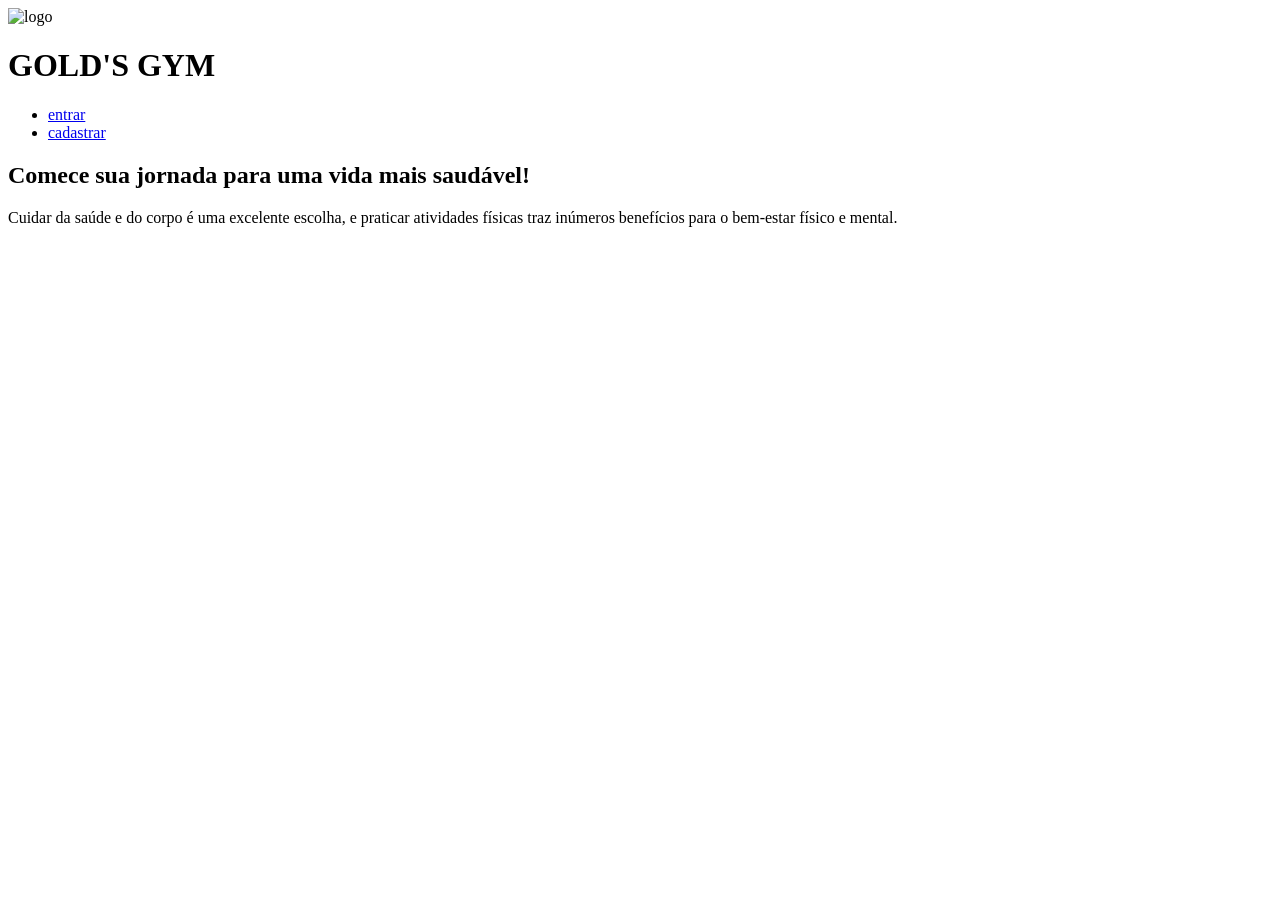
==== index.html @ 6c133001 "Add files via upload" ====
<!DOCTYPE html>
<html lang="pt-br">
<head>
    <meta charset="UTF-8">
    <meta name="viewport" content="width=device-width, initial-scale=1.0">
    <link rel="stylesheet" href="style.css">
    <title>GOLD'S GYM</title>
</head>
<body>
    <header>
        <img src="Img/gold logo.jpg" alt="logo">
        <h1>GOLD'S GYM</h1>
        <nav>
            <ul>
                <li><a href="#" id="btn-entrar">entrar</a></li>
                <li><a href="#" id="btn-cadastrar">cadastrar</a></li>
            </ul>
        </nav>
    </header>

    <main id="home">
        <section class="gym">
            <h2>Comece sua jornada para uma vida mais saudável!</h2>
            <p>Cuidar da saúde e do corpo é uma excelente escolha, e praticar atividades físicas traz inúmeros benefícios para o bem-estar físico e mental.</p>
        </section>
    </main>

    <!-- Chamada do arquivo JavaScript externo -->
    <script src="app.js"></script>
</body>
</html>
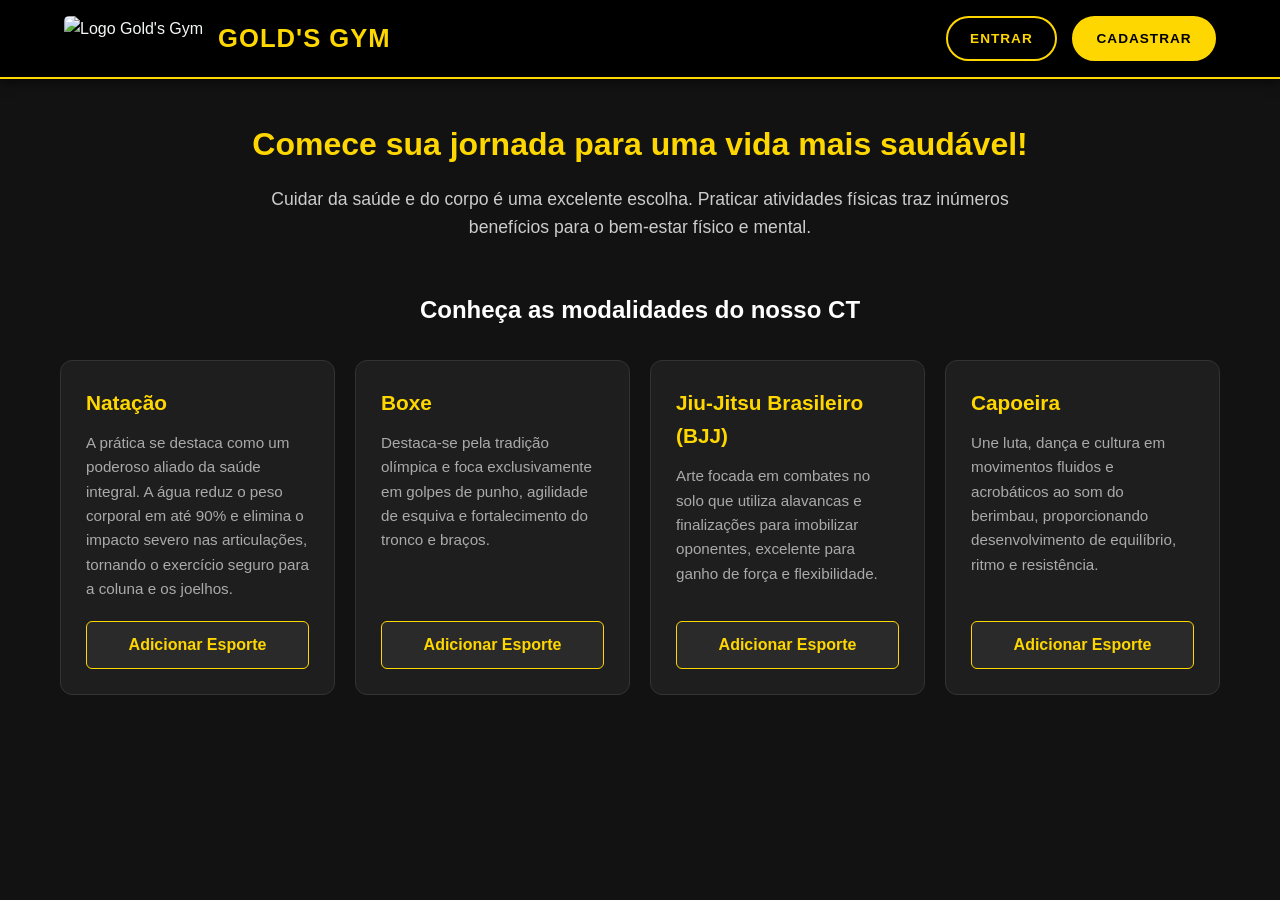
==== commit 1bdb6e13: "Add files via upload" ====
--- a/index.html
+++ b/index.html
@@ -8,24 +8,55 @@
 </head>
 <body>
     <header>
-        <img src="Img/gold logo.jpg" alt="logo">
-        <h1>GOLD'S GYM</h1>
+        <div class="logo-container">
+            <img src="Img/gold logo.jpg" alt="Logo Gold's Gym" class="logo">
+            <h1>GOLD'S GYM</h1>
+        </div>
         <nav>
             <ul>
-                <li><a href="#" id="btn-entrar">entrar</a></li>
-                <li><a href="#" id="btn-cadastrar">cadastrar</a></li>
+                <li><a href="entrar.html" id="btn-entrar">Entrar</a></li>
+                <li><a href="cadastro.html" id="btn-cadastrar">Cadastrar</a></li>
             </ul>
         </nav>
     </header>
 
     <main id="home">
-        <section class="gym">
+        <section class="hero-section">
             <h2>Comece sua jornada para uma vida mais saudável!</h2>
-            <p>Cuidar da saúde e do corpo é uma excelente escolha, e praticar atividades físicas traz inúmeros benefícios para o bem-estar físico e mental.</p>
+            <p>Cuidar da saúde e do corpo é uma excelente escolha. Praticar atividades físicas traz inúmeros benefícios para o bem-estar físico e mental.</p>
+        </section>
+
+        <section class="esportes-container">
+            <h3>Conheça as modalidades do nosso CT</h3>
+            
+            <div class="grid-esportes">
+                <article class="card-esporte">
+                    <h4>Natação</h4>
+                    <p>A prática se destaca como um poderoso aliado da saúde integral. A água reduz o peso corporal em até 90% e elimina o impacto severo nas articulações, tornando o exercício seguro para a coluna e os joelhos.</p>
+                    <a href="entrar.html" class="btn-esporte">Adicionar Esporte</a>
+                </article>
+
+                <article class="card-esporte">
+                    <h4>Boxe</h4>
+                    <p>Destaca-se pela tradição olímpica e foca exclusivamente em golpes de punho, agilidade de esquiva e fortalecimento do tronco e braços.</p>
+                    <a href="entrar.html" class="btn-esporte">Adicionar Esporte</a>
+                </article>
+
+                <article class="card-esporte">
+                    <h4>Jiu-Jitsu Brasileiro (BJJ)</h4>
+                    <p>Arte focada em combates no solo que utiliza alavancas e finalizações para imobilizar oponentes, excelente para ganho de força e flexibilidade.</p>
+                    <a href="entrar.html" class="btn-esporte">Adicionar Esporte</a>
+                </article>
+
+                <article class="card-esporte">
+                    <h4>Capoeira</h4>
+                    <p>Une luta, dança e cultura em movimentos fluidos e acrobáticos ao som do berimbau, proporcionando desenvolvimento de equilíbrio, ritmo e resistência.</p>
+                    <a href="entrar.html" class="btn-esporte">Adicionar Esporte</a>
+                </article>
+            </div>
         </section>
     </main>
 
-    <!-- Chamada do arquivo JavaScript externo -->
     <script src="app.js"></script>
 </body>
 </html>
--- a/style.css
+++ b/style.css
@@ -0,0 +1,171 @@
+* {
+    margin: 0;
+    padding: 0;
+    box-sizing: border-box;
+}
+
+body {
+    background-color: #121212;
+    color: #f4f7f6;
+    font-family: 'Segoe UI', Roboto, sans-serif;
+    line-height: 1.6;
+}
+
+header {
+    background-color: #000000;
+    display: flex;
+    justify-content: space-between;
+    align-items: center;
+    padding: 1rem 5%;
+    position: sticky;
+    top: 0;
+    z-index: 1000;
+    box-shadow: 0 4px 10px rgba(0,0,0,0.5);
+    border-bottom: 2px solid #ffd700;
+}
+
+.logo-container {
+    display: flex;
+    align-items: center;
+    gap: 15px;
+}
+
+.logo-container img {
+    height: 45px;
+    border-radius: 5px;
+}
+
+header h1 {
+    font-size: 1.6rem;
+    color: #ffd700;
+    letter-spacing: 1px;
+}
+
+nav ul {
+    display: flex;
+    list-style: none;
+    gap: 15px;
+}
+
+nav ul li a {
+    text-decoration: none;
+    font-weight: bold;
+    padding: 0.6rem 1.4rem;
+    border-radius: 25px;
+    transition: all 0.3s ease;
+    display: inline-block;
+    text-transform: uppercase;
+    font-size: 0.85rem;
+    letter-spacing: 1px;
+}
+
+#btn-entrar {
+    color: #ffd700;
+    border: 2px solid #ffd700;
+    background-color: transparent;
+}
+
+#btn-entrar:hover {
+    background-color: #ffd700;
+    color: #000;
+    transform: translateY(-2px);
+    box-shadow: 0 4px 10px rgba(255, 215, 0, 0.3);
+}
+
+#btn-cadastrar {
+    background-color: #ffd700;
+    color: #000;
+    border: 2px solid #ffd700;
+}
+
+#btn-cadastrar:hover {
+    background-color: #fff;
+    border-color: #fff;
+    color: #000;
+    transform: translateY(-2px);
+    box-shadow: 0 4px 10px rgba(255, 255, 255, 0.3);
+}
+
+#home {
+    max-width: 1200px;
+    margin: 0 auto;
+    padding: 40px 20px;
+}
+
+.hero-section {
+    text-align: center;
+    margin-bottom: 50px;
+}
+
+.hero-section h2 {
+    color: #ffd700;
+    font-size: 2rem;
+    margin-bottom: 15px;
+}
+
+.hero-section p {
+    color: #ccc;
+    font-size: 1.1rem;
+    max-width: 800px;
+    margin: 0 auto;
+}
+
+.esportes-container h3 {
+    text-align: center;
+    color: #fff;
+    font-size: 1.5rem;
+    margin-bottom: 30px;
+}
+
+.grid-esportes {
+    display: grid;
+    grid-template-columns: repeat(auto-fit, minmax(260px, 1fr));
+    gap: 20px;
+}
+
+.card-esporte {
+    background: #1e1e1e;
+    border: 1px solid #333;
+    border-radius: 12px;
+    padding: 25px;
+    display: flex;
+    flex-direction: column;
+    justify-content: space-between;
+    transition: transform 0.3s, border-color 0.3s;
+}
+
+.card-esporte:hover {
+    transform: translateY(-5px);
+    border-color: #ffd700;
+}
+
+.card-esporte h4 {
+    color: #ffd700;
+    font-size: 1.3rem;
+    margin-bottom: 12px;
+}
+
+.card-esporte p {
+    color: #aaa;
+    font-size: 0.95rem;
+    margin-bottom: 20px;
+    flex-grow: 1;
+}
+
+.btn-esporte {
+    display: block;
+    text-align: center;
+    background-color: #2a2a2a;
+    color: #ffd700;
+    border: 1px solid #ffd700;
+    padding: 10px;
+    border-radius: 6px;
+    text-decoration: none;
+    font-weight: bold;
+    transition: all 0.3s ease;
+}
+
+.btn-esporte:hover {
+    background-color: #ffd700;
+    color: #000;
+}
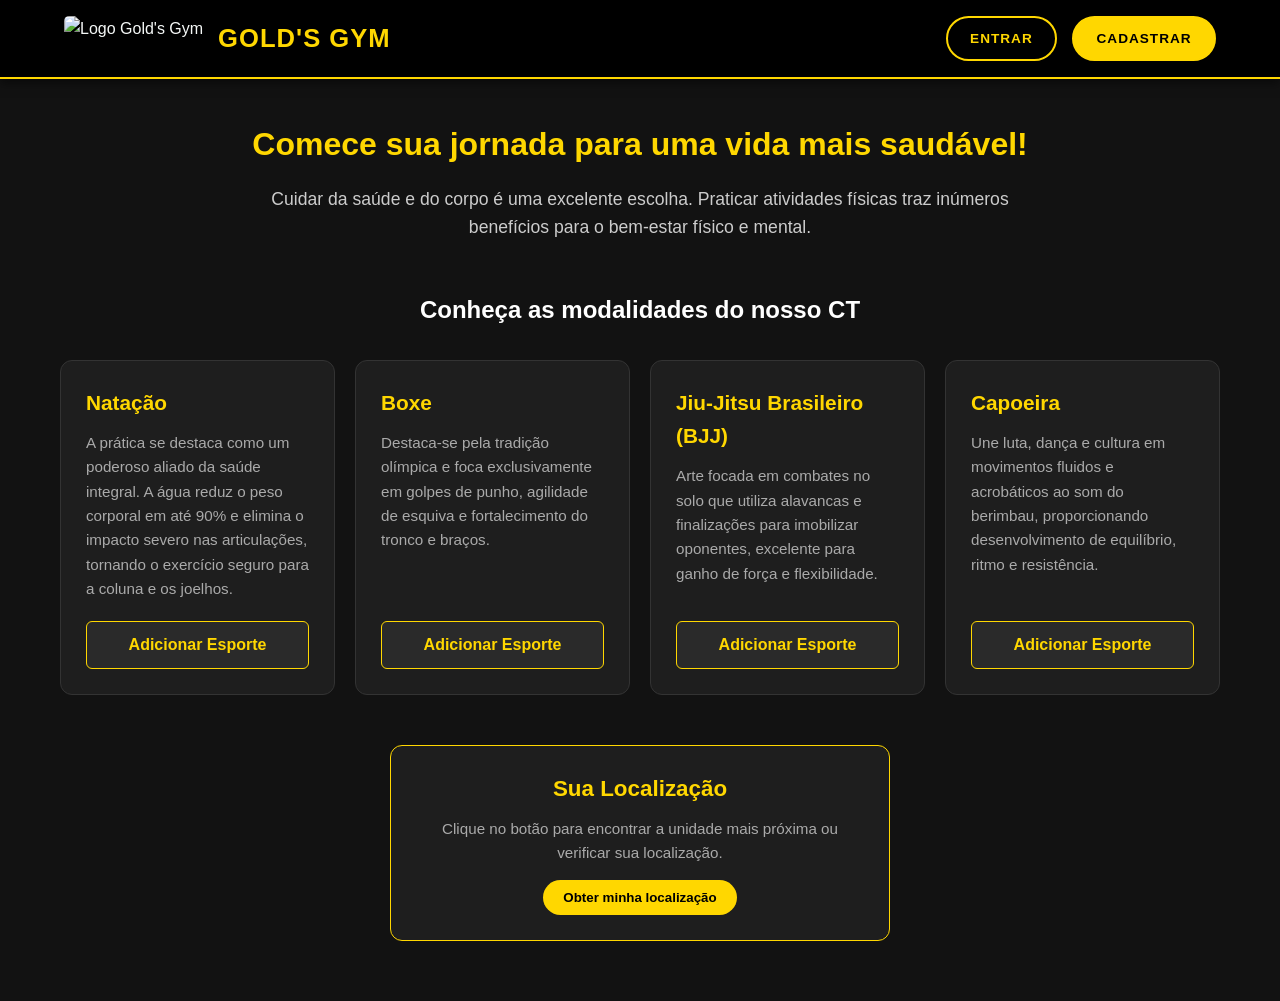
==== commit 26f198b4: "Add files via upload" ====
--- a/index.html
+++ b/index.html
@@ -55,6 +55,15 @@
                 </article>
             </div>
         </section>
+
+        <section class="localizacao-container">
+            <div class="card-localizacao">
+                <h3>Sua Localização</h3>
+                <p id="status-localizacao">Clique no botão para encontrar a unidade mais próxima ou verificar sua localização.</p>
+                <p id="info-endereco" class="endereco-destaque"></p>
+                <button id="btn-localizacao" class="btn-localizacao">Obter minha localização</button>
+            </div>
+        </section>
     </main>
 
     <script src="app.js"></script>
--- a/style.css
+++ b/style.css
@@ -168,4 +168,105 @@
 .btn-esporte:hover {
     background-color: #ffd700;
     color: #000;
+}
+/* API */
+.localizacao-container {
+    margin-bottom: 40px;
+    display: flex;
+    justify-content: center;
+}
+
+.card-localizacao {
+    background: #1e1e1e;
+    border: 1px solid #ffd700;
+    border-radius: 12px;
+    padding: 25px;
+    text-align: center;
+    max-width: 500px;
+    width: 100%;
+}
+
+.card-localizacao h3 {
+    color: #ffd700;
+    font-size: 1.4rem;
+    margin-bottom: 10px;
+}
+
+.card-localizacao p {
+    color: #aaa;
+    font-size: 0.95rem;
+    margin-bottom: 15px;
+}
+
+.endereco-destaque {
+    font-weight: bold;
+    color: #fff !important;
+    font-size: 1.1rem !important;
+}
+
+.btn-localizacao {
+    background-color: #ffd700;
+    color: #000;
+    border: none;
+    padding: 10px 20px;
+    border-radius: 20px;
+    font-weight: bold;
+    cursor: pointer;
+    transition: background 0.3s, transform 0.2s;
+}
+
+.btn-localizacao:hover {
+    background-color: #e6c200;
+    transform: translateY(-2px);
+}
+
+.localizacao-container {
+    margin-top: 50px;
+    margin-bottom: 20px;
+    display: flex;
+    justify-content: center;
+}
+
+.card-localizacao {
+    background: #1e1e1e;
+    border: 1px solid #ffd700;
+    border-radius: 12px;
+    padding: 25px;
+    text-align: center;
+    max-width: 500px;
+    width: 100%;
+}
+
+.card-localizacao h3 {
+    color: #ffd700;
+    font-size: 1.4rem;
+    margin-bottom: 10px;
+}
+
+.card-localizacao p {
+    color: #aaa;
+    font-size: 0.95rem;
+    margin-bottom: 15px;
+}
+
+.endereco-destaque {
+    font-weight: bold;
+    color: #fff !important;
+    font-size: 1.1rem !important;
+}
+
+.btn-localizacao {
+    background-color: #ffd700;
+    color: #000;
+    border: none;
+    padding: 10px 20px;
+    border-radius: 20px;
+    font-weight: bold;
+    cursor: pointer;
+    transition: background 0.3s, transform 0.2s;
+}
+
+.btn-localizacao:hover {
+    background-color: #e6c200;
+    transform: translateY(-2px);
 }
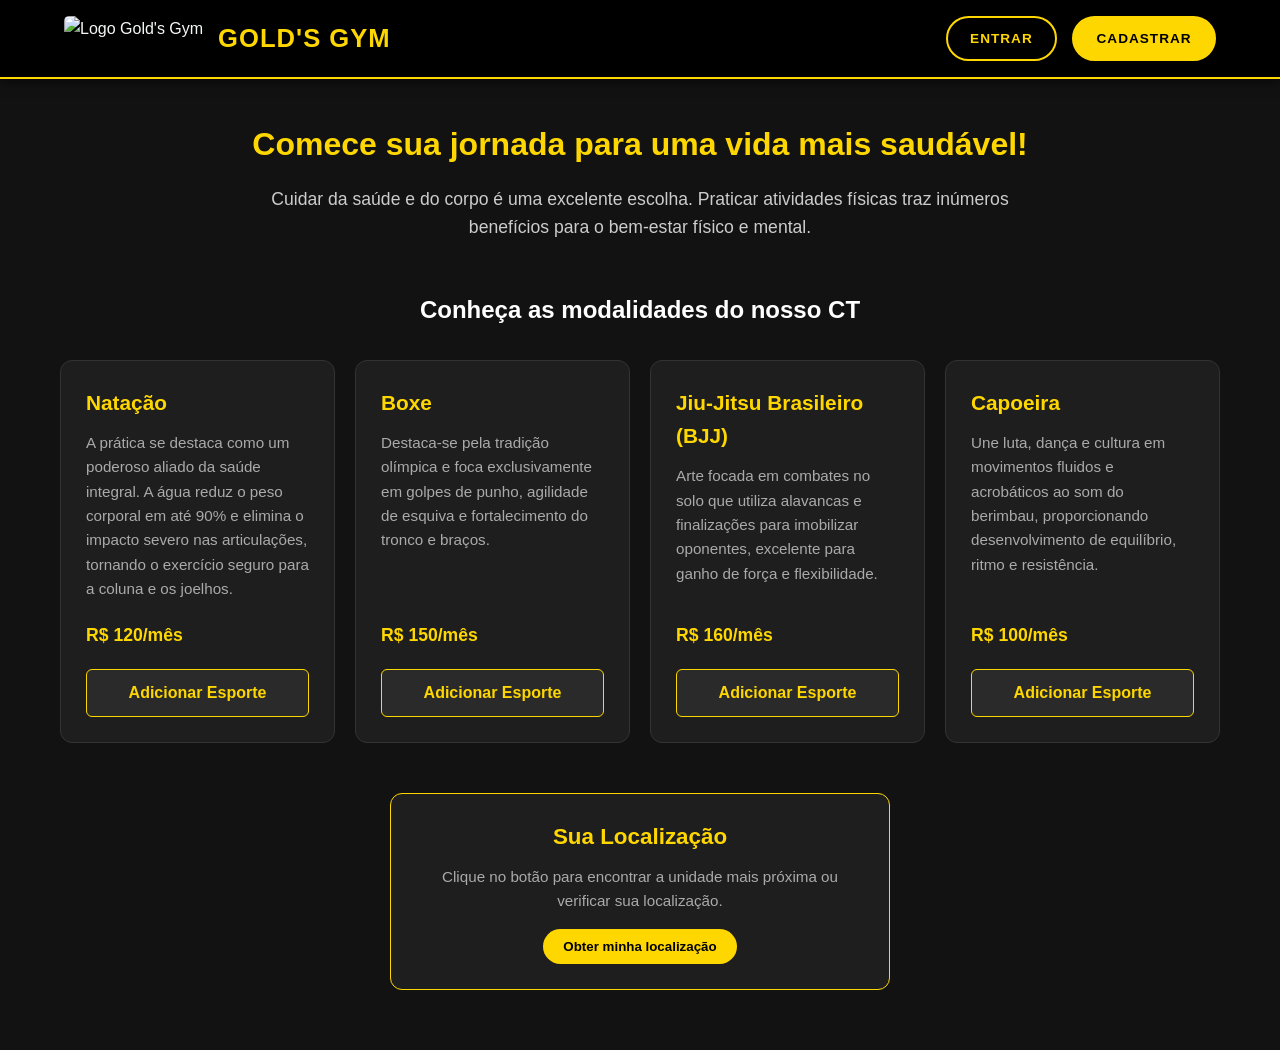
==== commit 2467bf87: "Add files via upload" ====
--- a/index.html
+++ b/index.html
@@ -30,28 +30,32 @@
             <h3>Conheça as modalidades do nosso CT</h3>
             
             <div class="grid-esportes">
-                <article class="card-esporte">
+                <article class="card-esporte" data-modalidade="Natação" data-valor="120">
                     <h4>Natação</h4>
                     <p>A prática se destaca como um poderoso aliado da saúde integral. A água reduz o peso corporal em até 90% e elimina o impacto severo nas articulações, tornando o exercício seguro para a coluna e os joelhos.</p>
-                    <a href="entrar.html" class="btn-esporte">Adicionar Esporte</a>
+                    <p class="valor-esporte">R$ 120/mês</p>
+                    <a href="#" class="btn-esporte">Adicionar Esporte</a>
                 </article>
 
-                <article class="card-esporte">
+                <article class="card-esporte" data-modalidade="Boxe" data-valor="150">
                     <h4>Boxe</h4>
                     <p>Destaca-se pela tradição olímpica e foca exclusivamente em golpes de punho, agilidade de esquiva e fortalecimento do tronco e braços.</p>
-                    <a href="entrar.html" class="btn-esporte">Adicionar Esporte</a>
+                    <p class="valor-esporte">R$ 150/mês</p>
+                    <a href="#" class="btn-esporte">Adicionar Esporte</a>
                 </article>
 
-                <article class="card-esporte">
+                <article class="card-esporte" data-modalidade="Jiu-Jitsu Brasileiro (BJJ)" data-valor="160">
                     <h4>Jiu-Jitsu Brasileiro (BJJ)</h4>
                     <p>Arte focada em combates no solo que utiliza alavancas e finalizações para imobilizar oponentes, excelente para ganho de força e flexibilidade.</p>
-                    <a href="entrar.html" class="btn-esporte">Adicionar Esporte</a>
+                    <p class="valor-esporte">R$ 160/mês</p>
+                    <a href="#" class="btn-esporte">Adicionar Esporte</a>
                 </article>
 
-                <article class="card-esporte">
+                <article class="card-esporte" data-modalidade="Capoeira" data-valor="100">
                     <h4>Capoeira</h4>
                     <p>Une luta, dança e cultura em movimentos fluidos e acrobáticos ao som do berimbau, proporcionando desenvolvimento de equilíbrio, ritmo e resistência.</p>
-                    <a href="entrar.html" class="btn-esporte">Adicionar Esporte</a>
+                    <p class="valor-esporte">R$ 100/mês</p>
+                    <a href="#" class="btn-esporte">Adicionar Esporte</a>
                 </article>
             </div>
         </section>
--- a/style.css
+++ b/style.css
@@ -152,6 +152,13 @@
     flex-grow: 1;
 }
 
+.valor-esporte {
+    color: #ffd700 !important;
+    font-weight: bold;
+    font-size: 1.1rem !important;
+    flex-grow: 0 !important;
+}
+
 .btn-esporte {
     display: block;
     text-align: center;
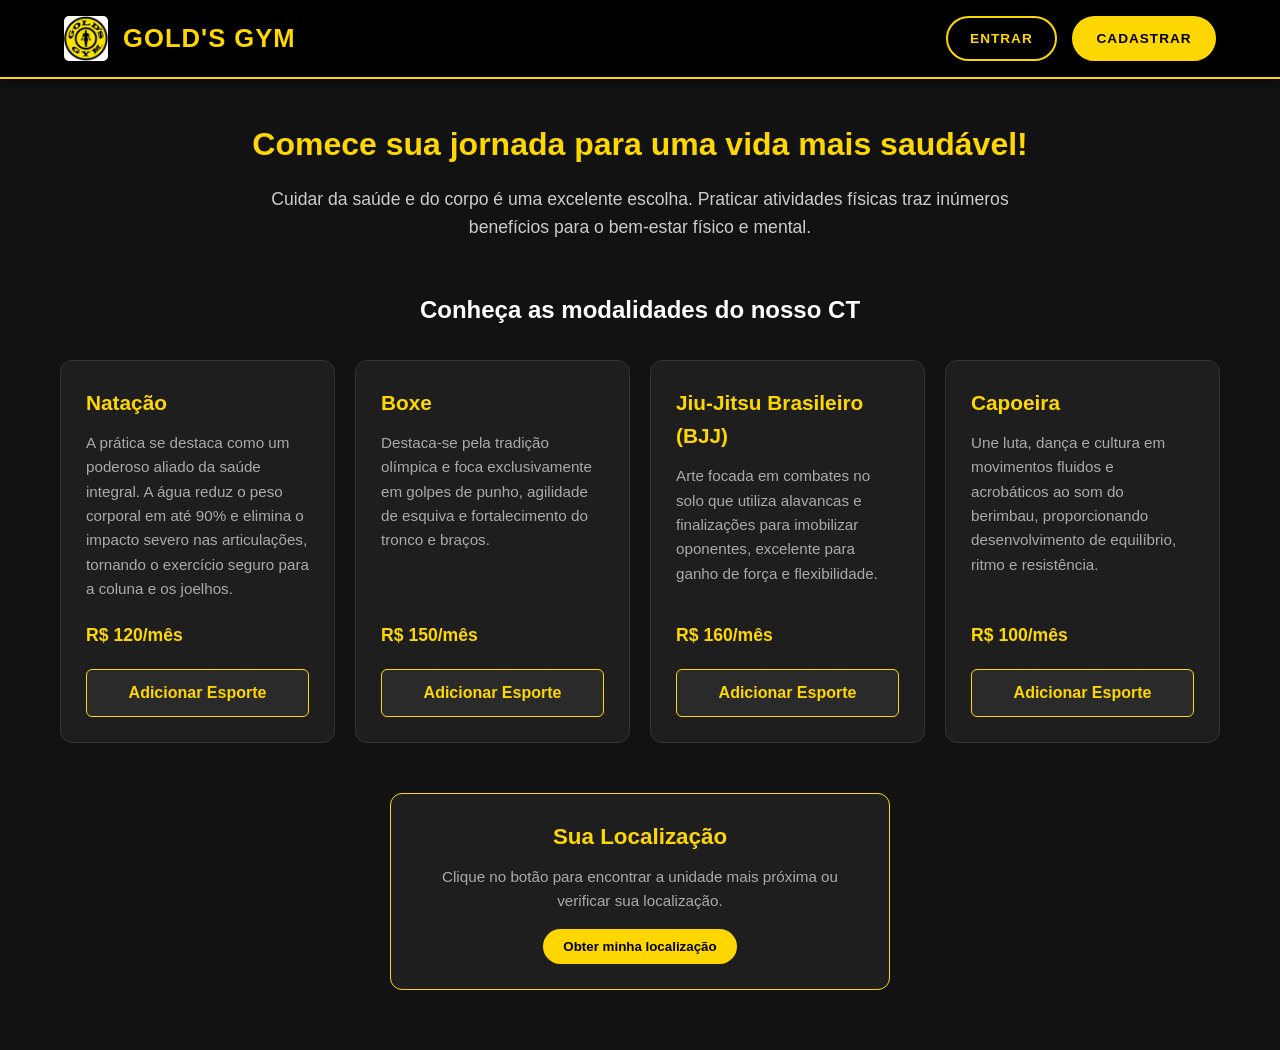
==== commit 265a187f: "Add files via upload" ====
--- a/index.html
+++ b/index.html
@@ -13,9 +13,13 @@
             <h1>GOLD'S GYM</h1>
         </div>
         <nav>
-            <ul>
+            <ul id="nav-visitante">
                 <li><a href="entrar.html" id="btn-entrar">Entrar</a></li>
                 <li><a href="cadastro.html" id="btn-cadastrar">Cadastrar</a></li>
+            </ul>
+            <ul id="nav-logado" style="display: none;">
+                <li><a href="area-membro.html" id="btn-area">Minha Área</a></li>
+                <li><a href="#" id="btn-sair-home">Sair</a></li>
             </ul>
         </nav>
     </header>
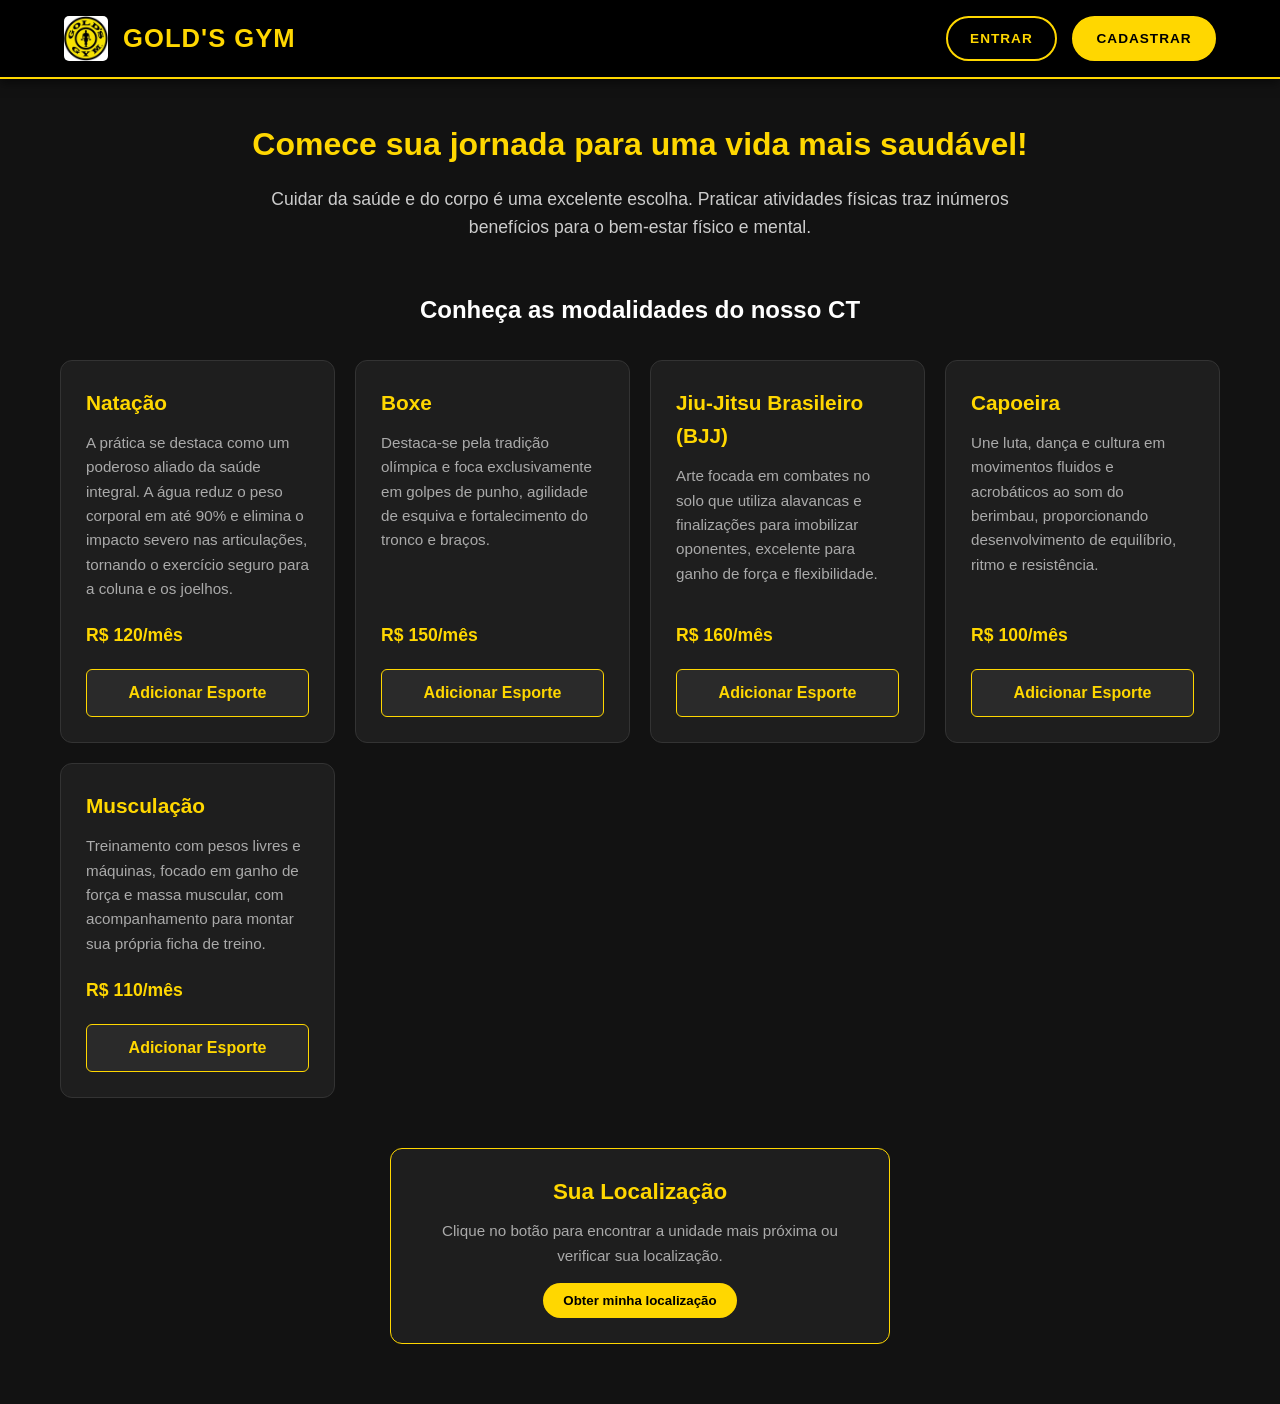
==== commit ad9018ac: "Add files via upload" ====
--- a/index.html
+++ b/index.html
@@ -61,6 +61,13 @@
                     <p class="valor-esporte">R$ 100/mês</p>
                     <a href="#" class="btn-esporte">Adicionar Esporte</a>
                 </article>
+
+                <article class="card-esporte" data-modalidade="Musculação" data-valor="110">
+                    <h4>Musculação</h4>
+                    <p>Treinamento com pesos livres e máquinas, focado em ganho de força e massa muscular, com acompanhamento para montar sua própria ficha de treino.</p>
+                    <p class="valor-esporte">R$ 110/mês</p>
+                    <a href="#" class="btn-esporte">Adicionar Esporte</a>
+                </article>
             </div>
         </section>
 
